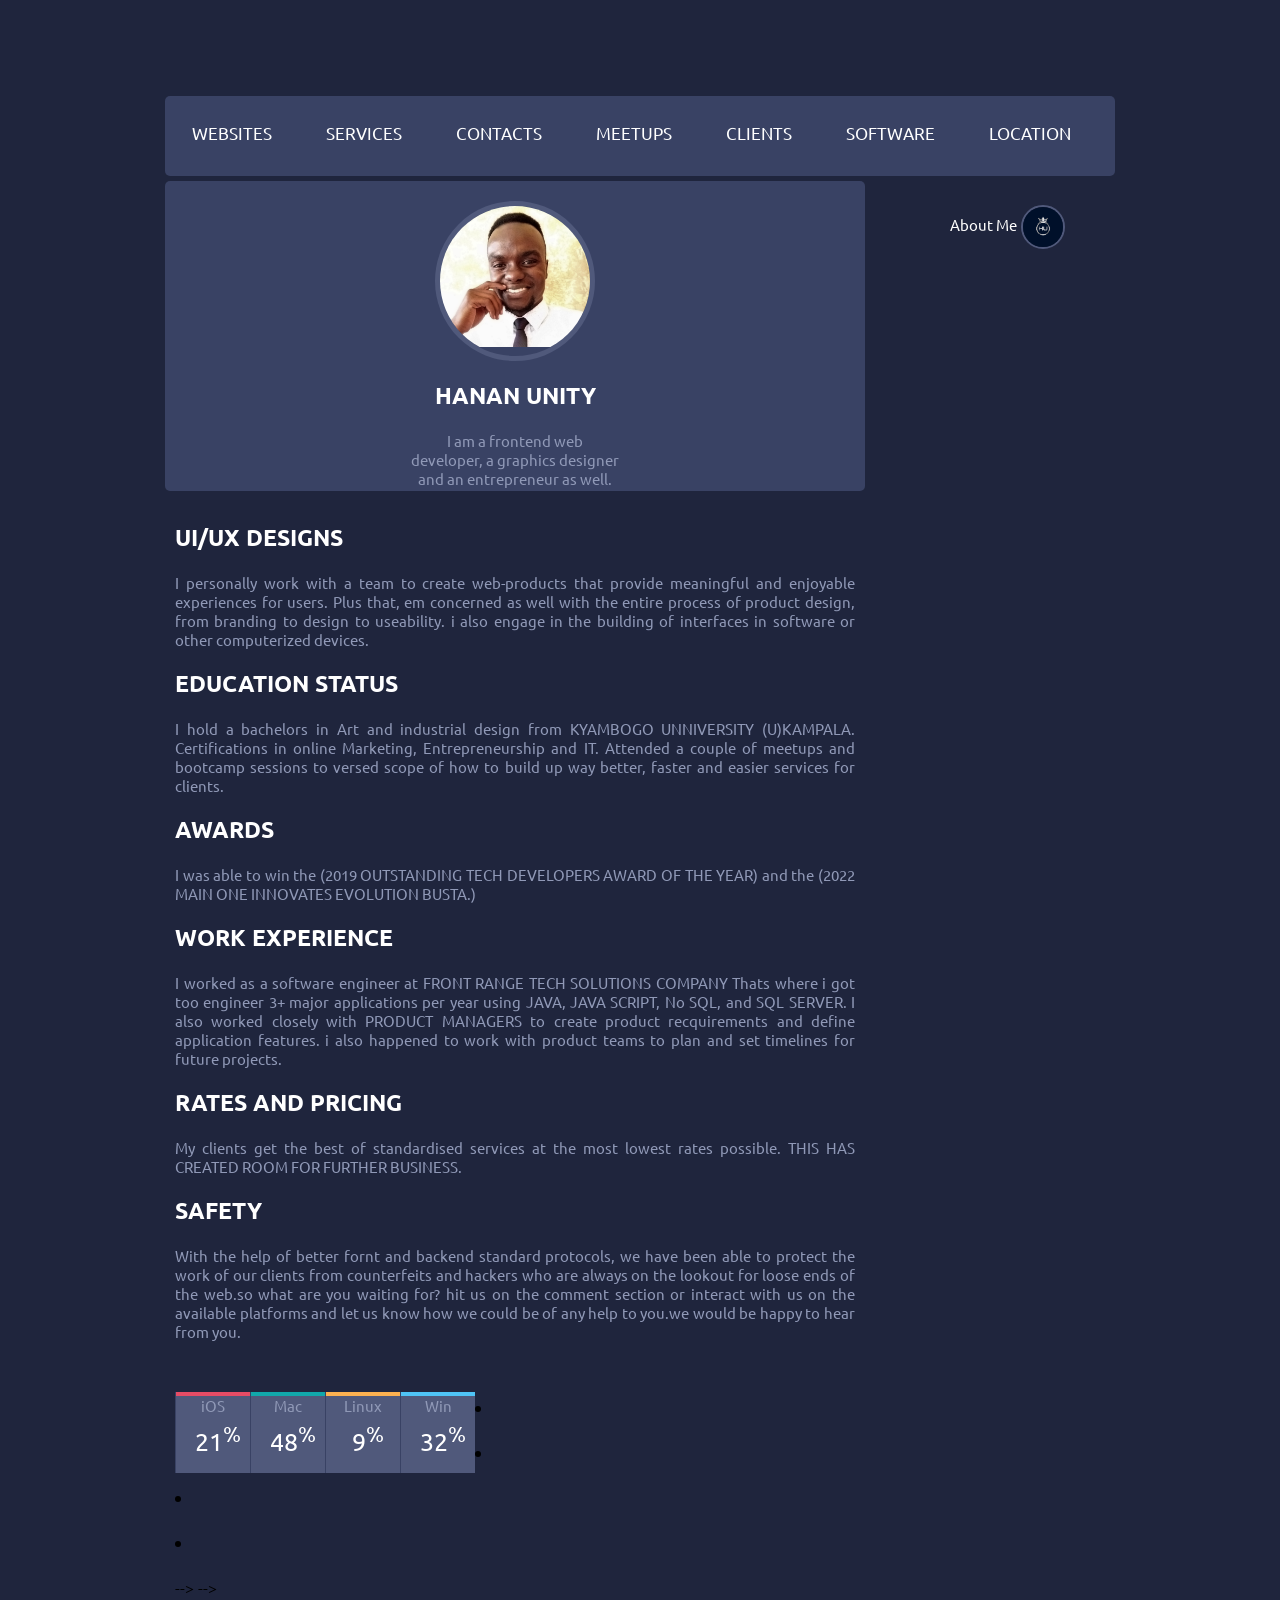
==== index.html @ 48fa52d3 "fixed a bug on index page" ====
<html>
<meta charset="UTF-8">
<meta http-equiv="X-UA-Compatible" content="IE=edge">
<meta name="viewport"
content="width=device-width,initial-scale=1.0">
<title>Document</title>
<link rel="stylesheet" href="style.css">
<body>

    <div class="main-container">

        <!-- HEADER -->
        <header class="block">
            <ul class="header-menu horizontal-list">
                <li>
                    <a class="header-menu-tab" href="#2"><span class=></span>WEBSITES</a>
                </li>
                
                <li>
                    <a class="header-menu-tab" href="#2"><span class=></span>SERVICES</a>
                </li>
                <li>
                    <a class="header-menu-tab" href="#3"><span class=></span>CONTACTS</a>
                    <a class="header-menu-number" href="#4"></a>
                </li>
                <li>
                    <a class="header-menu-tab" href="#5"><span ></span>MEETUPS</a>
                </li>
            </ul>
            <ul class="header-menu horizontal-list">
                <li>
                    <a class="header-menu-tab" href="#1"><span ></span>CLIENTS</a>
                </li>
                <li>
                    <a class="header-menu-tab" href="#2"><span class=></span>SOFTWARE</a>
                </li>
                <li>
                   
                    <a class="header-menu-number" href="#4"></a>
                </li>
                <li>
                    <a class="header-menu-tab" href="#5"><span ></iconify-icon></span>LOCATION
                    </a>
                </li>
            </ul>








            <div class="profile-menu">
                <p><a href="#26">
               About Me <span class="entypo-down-open scnd-font-color"></span></a></p>
                <div class="profile-picture small-profile-picture">
                    <img width="40px" alt="HANAN UNITY" src="HU.jpg">
                </div>
            </div>
        </header>

      
         

        <!-- MIDDLE-CONTAINER -->
        <div class="middle-container container">
            <div class="profile block"> <!-- PROFILE (MIDDLE-CONTAINER) -->
                
                <div class="profile-picture big-profile-picture clear">
                    <img width="150px" alt="hanan unity picture" src="HH.JPG" >
                </div>
                <h1 class="user-name-head">HANAN UNITY</h1>
                <div class="profile-description">
                    <p class="scnd-font-color">I am a frontend web developer, a graphics designer and an entrepreneur as well.</p>
                </div>


      
        <div class="middle-container container"><div class="profile-block-mini"></div>
         
                </div>
                <h1 class="user-name">UI/UX DESIGNS </h1>
             
                    <p class="scnd-font-color" text-align="center">I personally work with a team to create  web-products that 
                        provide meaningful and enjoyable experiences for users. Plus that, em concerned as well with the entire 
                        process of product design, from branding to design to useability.
                        i also engage in the building of interfaces in software or other computerized devices.</p>
                       
                        <h1 class="user-name">EDUCATION STATUS </h1>
                        <p class="scnd-font-color" text-align="center">I hold a bachelors in Art and industrial design from KYAMBOGO UNNIVERSITY (U)KAMPALA.
                             Certifications in online Marketing, Entrepreneurship and IT. Attended a couple of meetups and bootcamp  sessions to versed scope of how to build up way better, 
                             faster and easier services for clients.</p>
                        
                            <h1 class="user-name">AWARDS </h1>
                            <p class="scnd-font-color" text-align="center">I was able to win the (2019 OUTSTANDING
                                 TECH DEVELOPERS AWARD OF THE YEAR) and the (2022 
                                MAIN ONE INNOVATES EVOLUTION BUSTA.)</p>
                        
                                <h1 class="user-name">WORK EXPERIENCE</h1>
                                <p class="scnd-font-color" text-align="center">I worked as a software engineer at FRONT RANGE TECH SOLUTIONS COMPANY
                                    Thats where i got too engineer 3+ major applications per year using JAVA, JAVA SCRIPT, No SQL, and SQL SERVER. I also worked closely
                                    with PRODUCT MANAGERS to create product recquirements and define application features. i also happened to work with product
                                     teams to plan and set timelines for future projects. 
                                </p>

                                    <h1 class="user-name">RATES AND PRICING</h1>
                                    <p class="scnd-font-color" text-align="center">My clients get the best of standardised
                                         services at the most lowest rates possible. THIS HAS CREATED ROOM FOR FURTHER BUSINESS.</p>

                                        <h1 class="user-name">SAFETY </h1>
                                        <p class="scnd-font-color" text-align="center">With the help of better fornt and backend standard protocols, 
                                            we have been able to protect the work of our clients from counterfeits and hackers who
                                             are always on the lookout for loose ends of the web.so what are you waiting for?
                                             hit us on the comment section or interact with us on the available platforms and let us know
                                              how we could be of any help to you.we would be happy to hear from you.</p>
                        
                                            <ul class="os-percentages horizontal-list">
                                                <li>
                                                    <p class="ios os scnd-font-color">iOS</p>
                                                    <p class="os-percentage">21<sup>%</sup></p>
                                                </li>
                                                <li>
                                                    <p class="mac os scnd-font-color">Mac</p>
                                                    <p class="os-percentage">48<sup>%</sup></p>
                                                </li>
                                                <li>
                                                    <p class="linux os scnd-font-color">Linux</p>
                                                    <p class="os-percentage">9<sup>%</sup></p>
                                                </li>
                                                <li>
                                                    <p class="win os scnd-font-color">Win</p>
                                                    <p class="os-percentage">32<sup>%</sup></p>
                                                </li>
                                            </ul>
                                        

                                            <ul class="social horizontal-list block"> <!-- SOCIAL (RIGHT-CONTAINER) -->
                                                <li class="facebook"><p class="icon"><span class="zocial-facebook"></span></p><p class="number"></p></li>
                                                <li class="twitter"><p class="icon"><span class="zocial-twitter"></span></p><p class="number"></p></li>
                                                <li class="googleplus"><p class="icon"><span class="zocial-googleplus"></span></p><p class="number"></p></li>
                                                <li class="mailbox"><p class="icon"><span class="fontawesome-envelope"></span></p><p class="number"></p></li>
                                            </ul>
                                
<!--                                            
<!--                                                
            </div></div>         <ul class="social horizontal-list block"> <!-- SOCIAL (RIGHT-CONTAINER) -->
                <li class="facebook"><p class="icon"><span class="zocial-facebook"></span></p><p class="number"></p></li>
                <li class="twitter"><p class="icon"><span class="zocial-twitter"></span></p><p class="number"></p></li>
                <li class="googleplus"><p class="icon"><span class="zocial-googleplus"></span></p><p class="number"></p></li>
                <li class="mailbox"><p class="icon"><span class="fontawesome-envelope"></span></p><p class="number"></p></li>
            </ul> --> -->
               
                                        
                                        
                                        
                                        
                                        </div>


              
                     
       


               
            

           
          
            


       
    

</body></html>
---- style.css ----
/************************************ FONTS ************************************/
@import url(https://fonts.googleapis.com/css?family=Ubuntu:400,700);
@import url(https://weloveiconfonts.com/api/?family=entypo|fontawesome|zocial);
/* entypo */
[class*="entypo-"]:before {
  font-family: 'entypo', sans-serif;
}
/* fontawesome */
[class*="fontawesome-"]:before {
  font-family: 'FontAwesome', sans-serif;
}
/* zocial */
[class*="zocial-"]:before {
  font-family: 'zocial', sans-serif;
}
@font-face {
	font-family: 'icomoon';
	src:url('https://jlalovi-cv.herokuapp.com/font/icomoon.eot');
	src:url('https://jlalovi-cv.herokuapp.com/font/icomoon.eot?#iefix') format('embedded-opentype'),
		url('https://jlalovi-cv.herokuapp.com/font/icomoon.ttf') format('truetype'),
		url('https://jlalovi-cv.herokuapp.com/font/icomoon.woff') format('woff'),
		url('https://jlalovi-cv.herokuapp.com/font/icomoon.svg#icomoon') format('svg');
	font-weight: normal;
	font-style: normal;
}

[class^="icon-"], [class*=" icon-"] {
	font-family: 'icomoon';
	speak: none;
	font-style: normal;
	font-weight: normal;
	font-variant: normal;
	text-transform: none;
	line-height: 1;

	/* Better Font Rendering =========== */

}
/************************************* END FONTS *************************************/

* {
  -webkit-box-sizing: border-box;
  -moz-box-sizing: border-box;
  box-sizing: border-box;  
}

body {
	background: #1f253d;
}

ul {
	list-style-type: none;
	margin: 0;
	padding-left: 0;
}

h1 {
	font-size: 23px;
}

h2 {
	font-size: 17px;
}

p {
	font-size: 15px;
}

a {
	text-decoration: none;
	font-size: 15px;
}
	a:hover {
		text-decoration: underline;
	}

h1, h2, p, a, span{
	color: #fff;
}
	.scnd-font-color {
		color: #9099b7;
	}

.input-container {
	position: relative;
}
	input[type=text]{
		width: 260px;
		height: 50px;
		margin-left: 20px;
		margin-bottom: 20px;
		padding-left: 45px;
		background: #50597b;
		color: #fff;
		border: solid 1px #1f253d;
		border-radius: 5px;		
	}
		input[type=text]::-webkit-input-placeholder { /* WebKit browsers */
	   		color: #fff;	   		
	   	}
		input[type=text]:-moz-input-placeholder { /* Mozilla Firefox 4 to 18 */
	   		color: #fff;	   
	   	}
		input[type=text]::-moz-input-placeholder { /* Mozilla Firefox 19+ */
	   		color: #fff;
	   	}
		input[type=text]:-ms-input-placeholder { /* Internet Explorer 10+ */
	   		color: #fff;	   	
	   	}
	   	input[type=text]:focus {
	   		outline: none; /* removes the default orange border when focus */
	   		border: 1px solid #11a8ab;
	   	}
	.input-icon {
		font-size: 22px;
		position: absolute;
		left: 31px;
		top: 10px;
	}
		.input-icon.password-icon {
			left: 35px;
		}

------affect whole central alignment----


.horizontal-list {
	margin: 0;
	padding: 0;
	list-style-type: none;
}
	.horizontal-list li {
		float: left;
	}

.clear {
	clear: both;
}

.icon {
	font-size: 25px;
}






	
.profile-picture {
	border-radius: 100%;
	overflow: hidden;
	-webkit-box-sizing: content-box;
  	-moz-box-sizing: content-box;
  	box-sizing: content-box;	
}
	.big-profile-picture {
		margin: 10px auto;		
		border: 5px solid #50597b;
		width: 150px;
		height: 150px;
	}
	.small-profile-picture {
		border: 2px solid #50597b;
		width: 40px;
		height: 40px;
	}


/** MAIN CONTAINER **/   /** menu bar in patcl**/ 

.main-container {
	font-family: 'Ubuntu', sans-serif;
	width: 950px;
	height: 1725px;
	margin: 6em auto;
}	
	/*********************************************** HEADER ***********************************************/
	header {
		height: 80px;
	}
		.header-menu {
			font-size: 17px;
			line-height: 80px;
		}
			.header-menu li {
				position: relative;
        		-webkit-transform: translateZ(0); /** To avoid a flash when hover messages **/
			}
				.header-menu-tab {
					padding: 0 27px;
					display: block;
					line-height: 74px;
					font-size: 17px;
					-webkit-transition: background .3s;
					transition: background .3s;
				}
					.header-menu-tab:hover {
						background: #50597b;
						border-bottom: 4px solid #11a8ab;
						text-decoration: none;
					}
					.header-menu-tab .icon {
						padding-right: 15px;
					}
				.header-menu-number {
					position: absolute;
					line-height: 22px;
					padding: 0 6px;
					font-weight: 700;
					background: #e64c65;
					border-radius: 100%;
					top: 15px;
					right: 2px;
					-webkit-transition: all .3s linear;
					transition: all .3s linear;
				}
					.header-menu li:hover .header-menu-number {
						text-decoration: none;
						-webkit-transform: rotate(360deg);
						transform: rotate(360deg);

					}
		.profile-menu {
			float: right;
			height: 80px;
			padding-right: 50px;
		}
			.profile-menu p {
				font-size: 17px;
				display: inline-block;
				line-height: 76px;
				margin: LEFT 0px;
				padding: right 50px;px;
			}
				.profile-menu a {
					padding-left: 15px;
				}
					.profile-menu a:hover {
						text-decoration: none;
					}
			.small-profile-picture {
				display: inline-block;
				vertical-align: middle;				
			}
	/** CONTAINERS **/
	.container {
		float:left;
		width:700px;;
	}
		.block {
			margin-bottom: 5px;
			background: #394264;
			border-radius: 5px;
		}
		/******************************************** LEFT CONTAINER *****************************************/
		
		
				/******************************************
				
				******************************************/
        .os-percentages {
					padding-top: 36px;
				}
        .os-percentages li {
					width: 75px;
					border-left: 1px solid #394264;
					text-align: center;					
					background: #50597b;
				}
					.os {
						margin: 0;
						padding: 10px 0 5px;
						font-size: 15px;		
					}
						.os.ios {
							border-top: 4px solid #e64c65;
						}
						.os.mac {
							border-top: 4px solid #11a8ab;
						}
						.os.linux {
							border-top: 4px solid #fcb150;
						}
						.os.win {
							border-top: 4px solid #4fc4f6;
						}
					.os-percentage {
						margin: 0;
						padding: 0 0 15px 10px;
						font-size: 25px;
					}
		
				}
        /******************************************
				
				******************************************/
				
				}
				/******************************************
				
				******************************************/
				
			
		/************************************************** MIDDLE CONTAINER **********************************/
		.middle-container {
			margin: -1px;	text-align: justify;
			
			
			.left-container .social {
				height: 110px;
			}
				.left-container .social li {
					width: 75px;
					height: 110px;										
				}
					.left-container .social li .icon {
						text-align: center;
						font-size: 20px;
						margin: 0;
						line-height: 75px;
					}
					.left-container .social li .number {
						text-align: center;
						margin: 0;
						line-height: 34px;
					}
					.left-container .social .facebook {
						background: #3468af;
						border-top-left-radius: 5px;
						border-bottom-left-radius: 5px;
					}
						.left-container .social .facebook .number {
							background: #1a4e95;
							border-bottom-left-radius: 5px;
						}
					.left-container .social .twitter {
						background: #4fc4f6;						
					}
						.left-container .social .twitter .icon {
							font-size: 18px;
						}
						.left-container .social .twitter .number {
							background: #35aadc;
						}
					.left-container .social .googleplus {
						background: #e64c65;						
					}
						.left-container .social .googleplus .number{
							background: #cc324b;
						}
					.left-container .social .mailbox {
						background: #50597b;						
						border-top-right-radius: 5px;
						border-bottom-right-radius: 5px;
					}
						.left-container .social .mailbox .number {
							background: #363f61;
							border-bottom-right-radius: 5px;
						}




		}
		.H4{text-emphasis-color:#50597b ;

		}
			.profile {
				height:310px;padding: 10px;text-align:justify;
			}
.scnd-font-color{text-align: match-parent;padding-top: 0px;}
			.profile-block-mini {
				height:20px;
			}
				.+ {
					float:left;
					line-height: 18px;
					width: 23px;					
					border: 2px solid;
					border-radius: 100%;
					font-size: 18px;
					text-align: left;
					margin: 10px;					
				}
					.add-button .icon:hover {
						color: #e64c65;
						border-color: #e64c65;
					}
				.user-name {
					margin: 20px 0 20px;
					text-align: left;
				}
				.user-name-head {
					margin: 20px 0 20px;
					text-align: center;
				}





				.profile-description {
					width: 210px;
					margin: 0 auto;
					text-align: center;
				}
				.profile-options {
					padding-top: 23px;
				}
					.profile-options li {
						border-left: 1px solid #1f253d;
					}
						.profile-options p {
							margin: 0;
						}
						.profile-options a {
							display: block;					
							width: 99px;
							line-height: 60px;
							text-align: center;
							-webkit-transition: background .3s;
							transition: background .3s;				
						}
							.profile-options a:hover {
								text-decoration: none;
								background: #50597b;
							}
							.profile-options a:hover.comments .icon {
								color: #fcb150;
							}
							.profile-options a:hover.views .icon {
								color: #11a8ab;
							}
							.profile-options a:hover.likes .icon {
								color: #e64c65;
							}
							.profile-options .icon {
								padding-right: 10px;
							}
							.profile-options .comments {
								border-top: 4px solid #fcb150;
							}
							.profile-options .views {
								border-top: 4px solid #11a8ab;
							}
							.profile-options .likes {
								border-top: 4px solid #e64c65;
							}
			.weather {
				height: 555px;
			}
				.weather .titular {
					background: #cc324b;
				}
					
				
						}
			.tweets {
				height: 375px;
			}
				.tweets .titular {
					background: #35aadc;
				}
					.tweets .titular .icon {
						font-size: 18px;
						padding-right: 20px;
					}
				.tweet.first {
					height: 150px;
					border-bottom: 1px solid #1f253d;
				}
					.tweet p:first-child {
						margin: 0;
						padding: 30px 30px 0;
					}
					.tweet p:last-child {
						margin: 0;
						padding: 15px 30px 0;
					}
					.tweet-link {
						color: #4fc4f6;
					}
						}
				.middle-container .social .icon {
					float:left
					;
					width: 60px;
					height: 60px;
					text-align: center;
					font-size: 20px;
					border-bottom-left-radius: 5px;
					border-top-left-radius: 5px;
				}
					.middle-container .social .icon.facebook {
						background: #1a4e95;						
					}
					.middle-container .social .icon.twitter {
						background: #35aadc;						
					}
					.middle-container .social .icon.googleplus {
						background: #cc324b;						
					}

		/********************************************* RIGHT CONTAINER ****************************************/
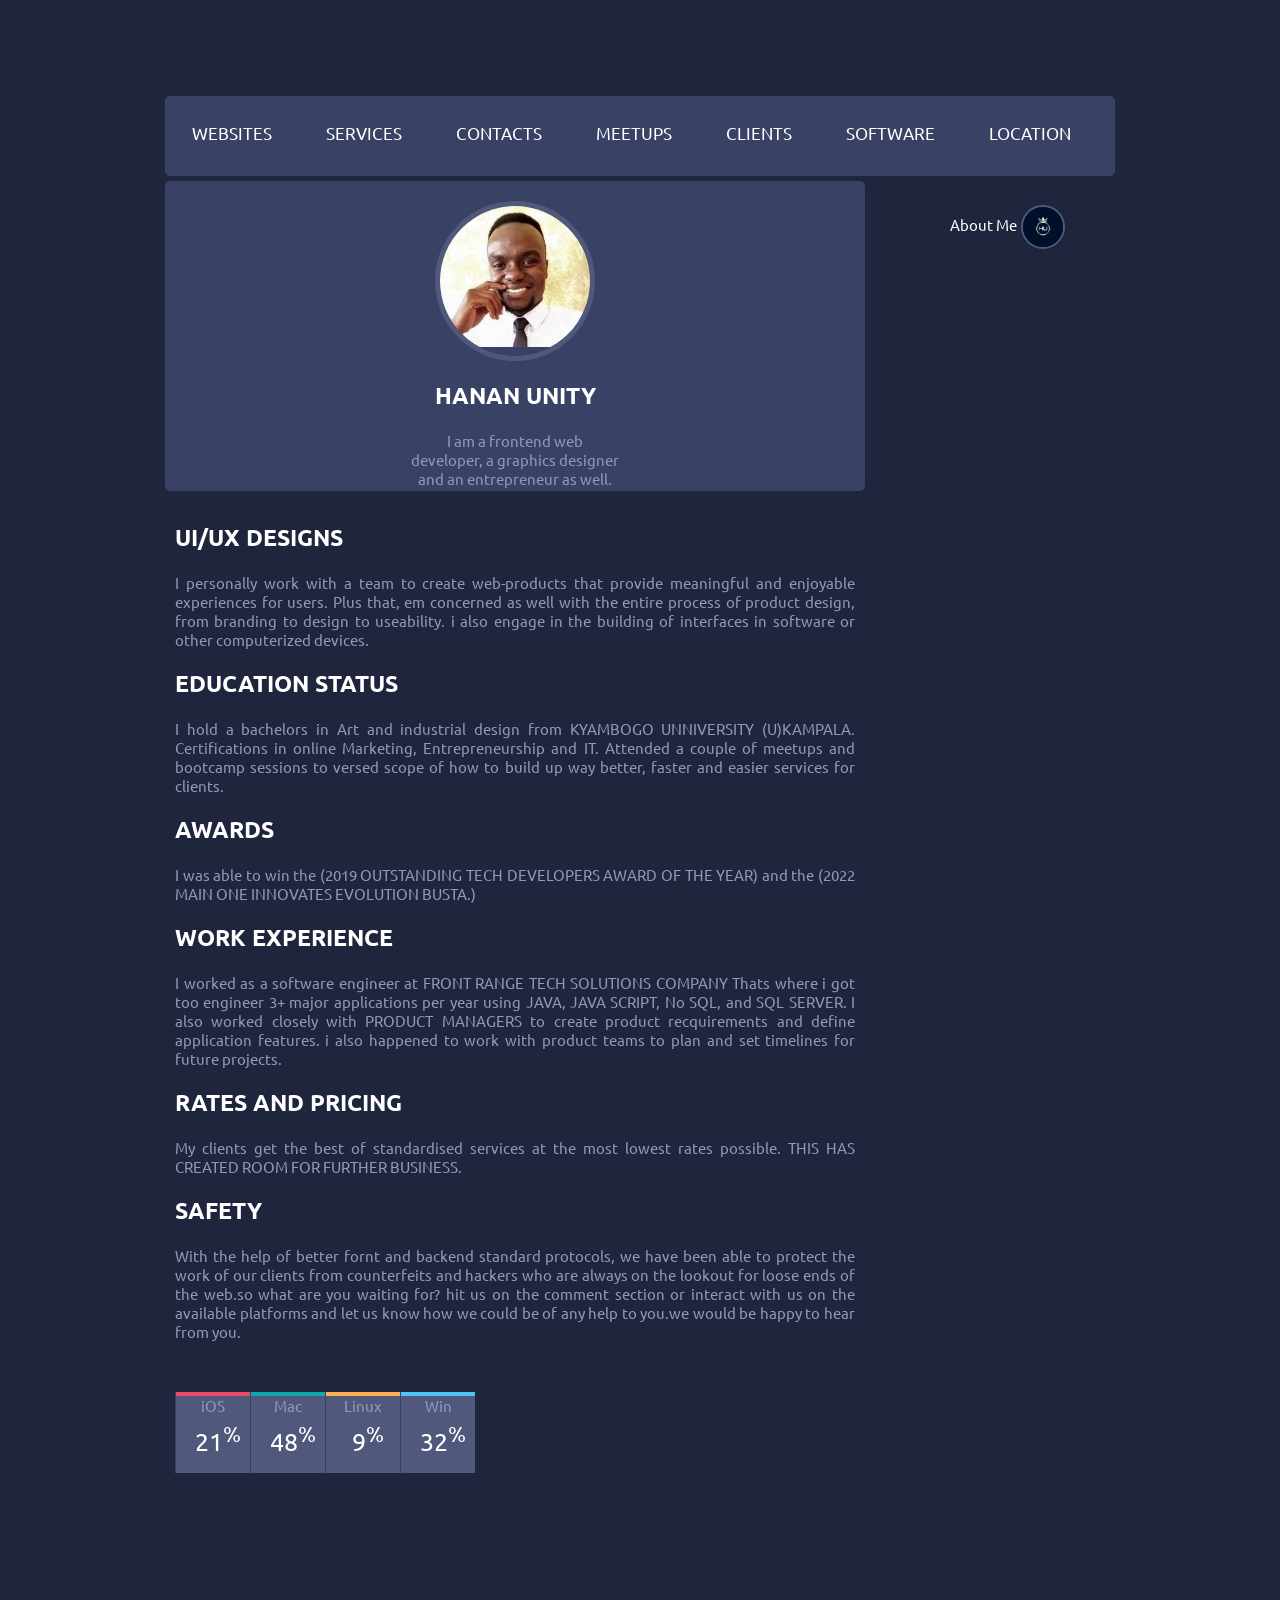
==== commit bf1df04f: "fixed bug" ====
--- a/index.html
+++ b/index.html
@@ -142,15 +142,6 @@
                                                 <li class="mailbox"><p class="icon"><span class="fontawesome-envelope"></span></p><p class="number"></p></li>
                                             </ul>
                                 
-<!--                                            
-<!--                                                
-            </div></div>         <ul class="social horizontal-list block"> <!-- SOCIAL (RIGHT-CONTAINER) -->
-                <li class="facebook"><p class="icon"><span class="zocial-facebook"></span></p><p class="number"></p></li>
-                <li class="twitter"><p class="icon"><span class="zocial-twitter"></span></p><p class="number"></p></li>
-                <li class="googleplus"><p class="icon"><span class="zocial-googleplus"></span></p><p class="number"></p></li>
-                <li class="mailbox"><p class="icon"><span class="fontawesome-envelope"></span></p><p class="number"></p></li>
-            </ul> --> -->
-               
                                         
                                         
                                         
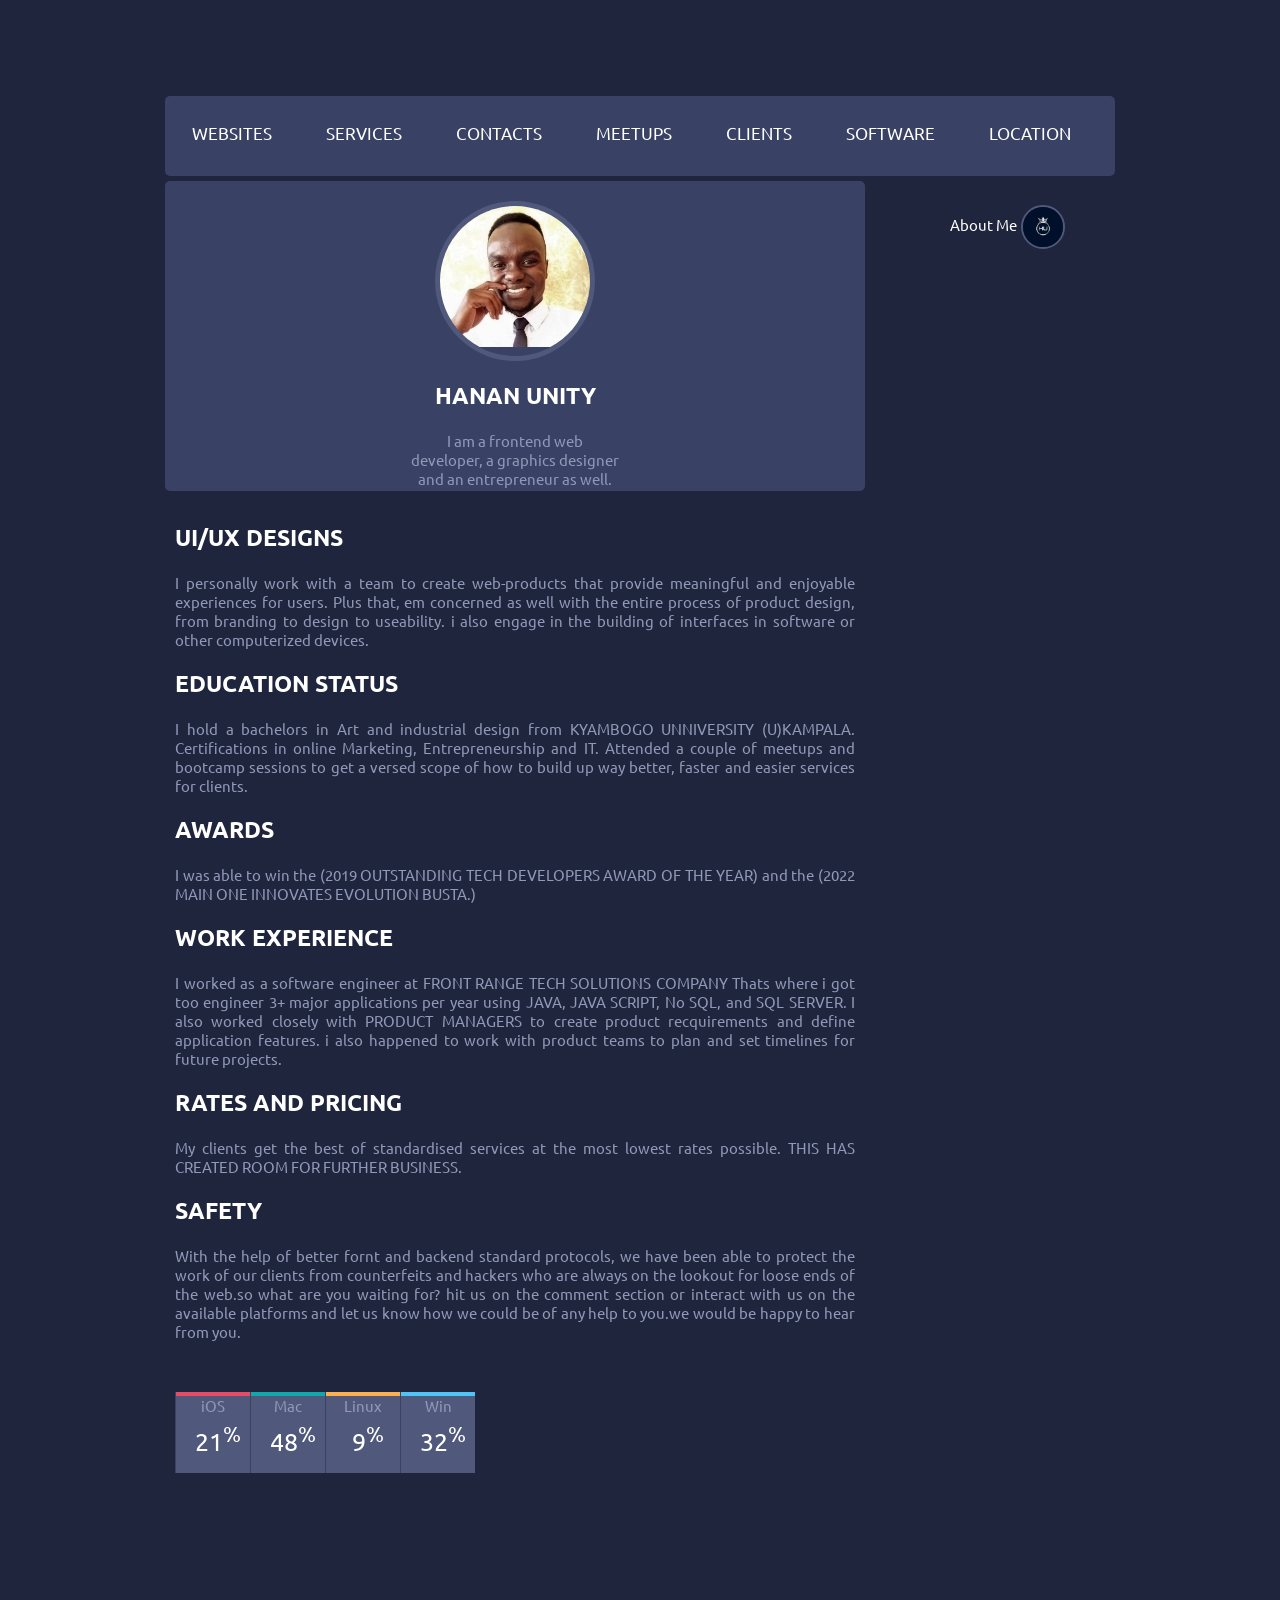
==== commit 0d460001: "fixed a thing..." ====
--- a/index.html
+++ b/index.html
@@ -89,7 +89,7 @@
                        
                         <h1 class="user-name">EDUCATION STATUS </h1>
                         <p class="scnd-font-color" text-align="center">I hold a bachelors in Art and industrial design from KYAMBOGO UNNIVERSITY (U)KAMPALA.
-                             Certifications in online Marketing, Entrepreneurship and IT. Attended a couple of meetups and bootcamp  sessions to versed scope of how to build up way better, 
+                             Certifications in online Marketing, Entrepreneurship and IT. Attended a couple of meetups and bootcamp  sessions to get a versed scope of how to build up way better, 
                              faster and easier services for clients.</p>
                         
                             <h1 class="user-name">AWARDS </h1>
@@ -134,13 +134,6 @@
                                                 </li>
                                             </ul>
                                         
-
-                                            <ul class="social horizontal-list block"> <!-- SOCIAL (RIGHT-CONTAINER) -->
-                                                <li class="facebook"><p class="icon"><span class="zocial-facebook"></span></p><p class="number"></p></li>
-                                                <li class="twitter"><p class="icon"><span class="zocial-twitter"></span></p><p class="number"></p></li>
-                                                <li class="googleplus"><p class="icon"><span class="zocial-googleplus"></span></p><p class="number"></p></li>
-                                                <li class="mailbox"><p class="icon"><span class="fontawesome-envelope"></span></p><p class="number"></p></li>
-                                            </ul>
                                 
                                         
                                         
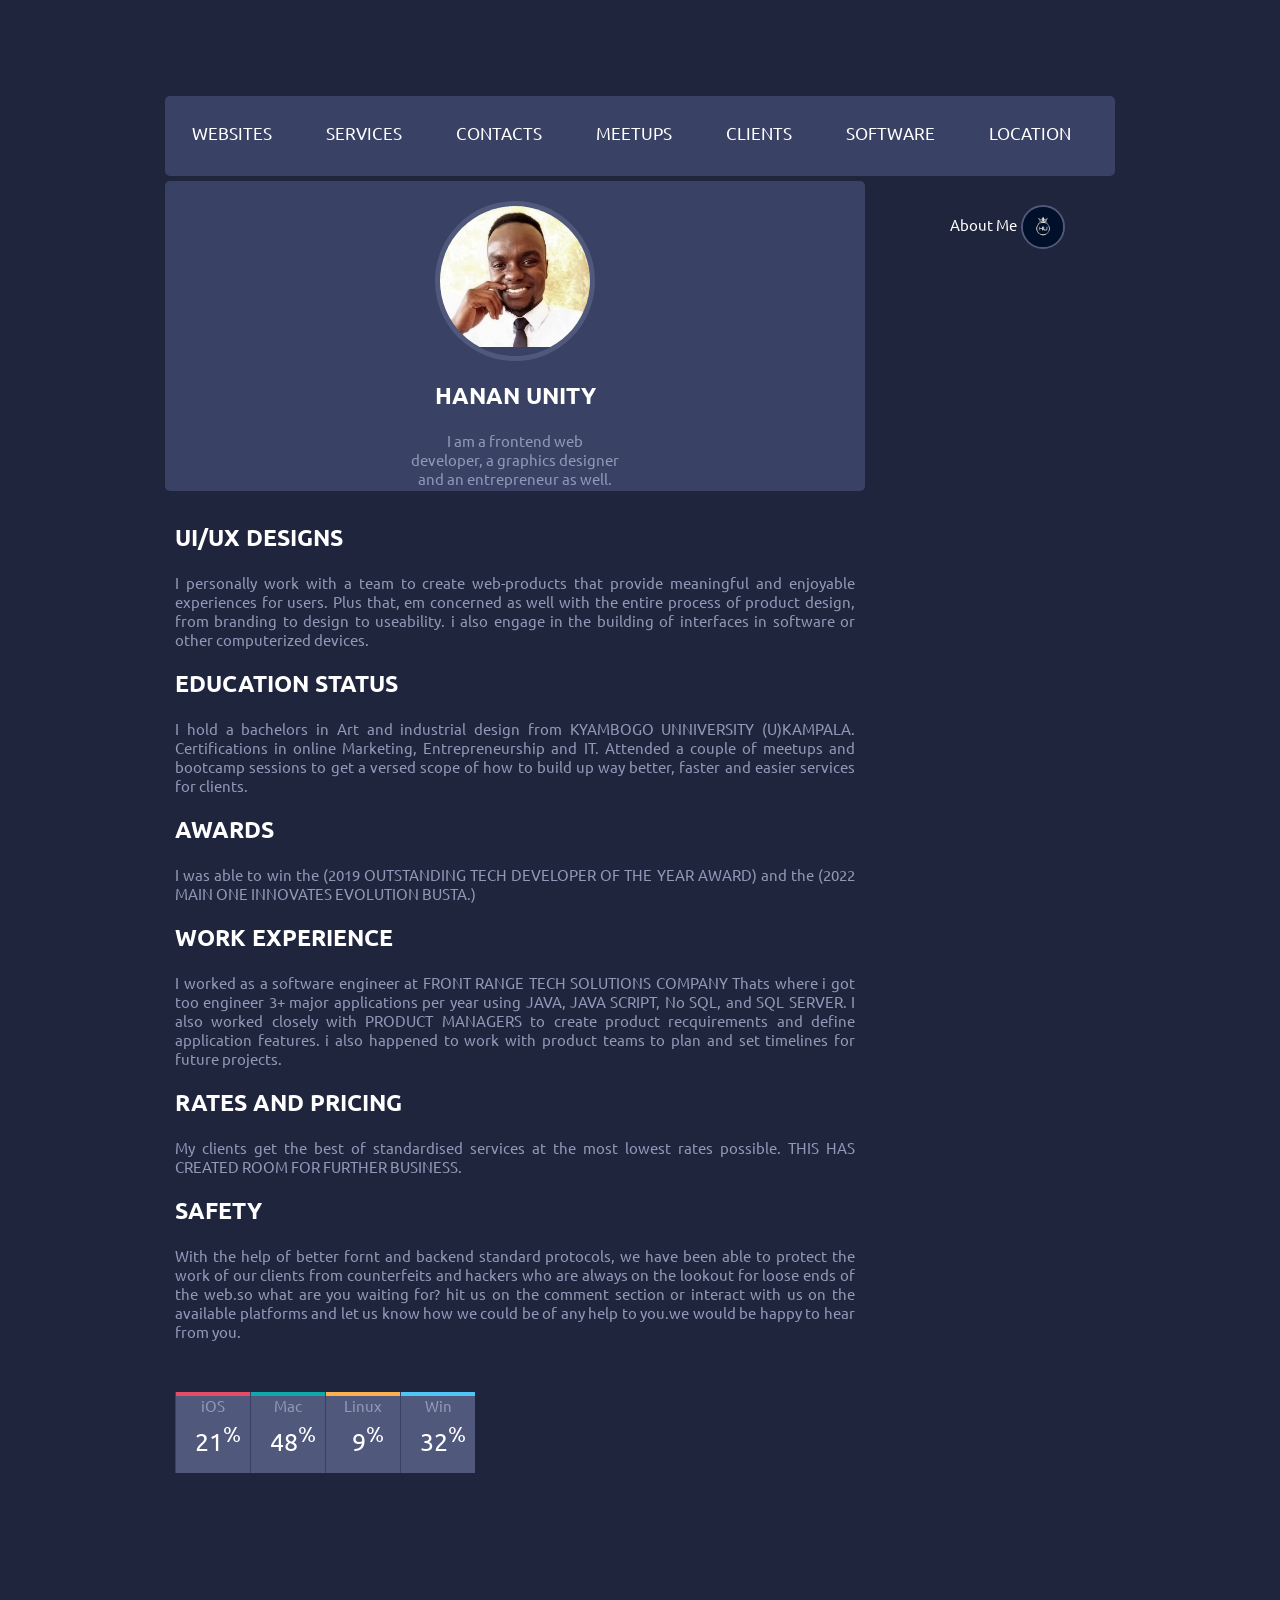
==== commit 8ff86f87: "FIXED" ====
--- a/index.html
+++ b/index.html
@@ -94,7 +94,7 @@
                         
                             <h1 class="user-name">AWARDS </h1>
                             <p class="scnd-font-color" text-align="center">I was able to win the (2019 OUTSTANDING
-                                 TECH DEVELOPERS AWARD OF THE YEAR) and the (2022 
+                                 TECH DEVELOPER OF THE YEAR AWARD) and the (2022 
                                 MAIN ONE INNOVATES EVOLUTION BUSTA.)</p>
                         
                                 <h1 class="user-name">WORK EXPERIENCE</h1>
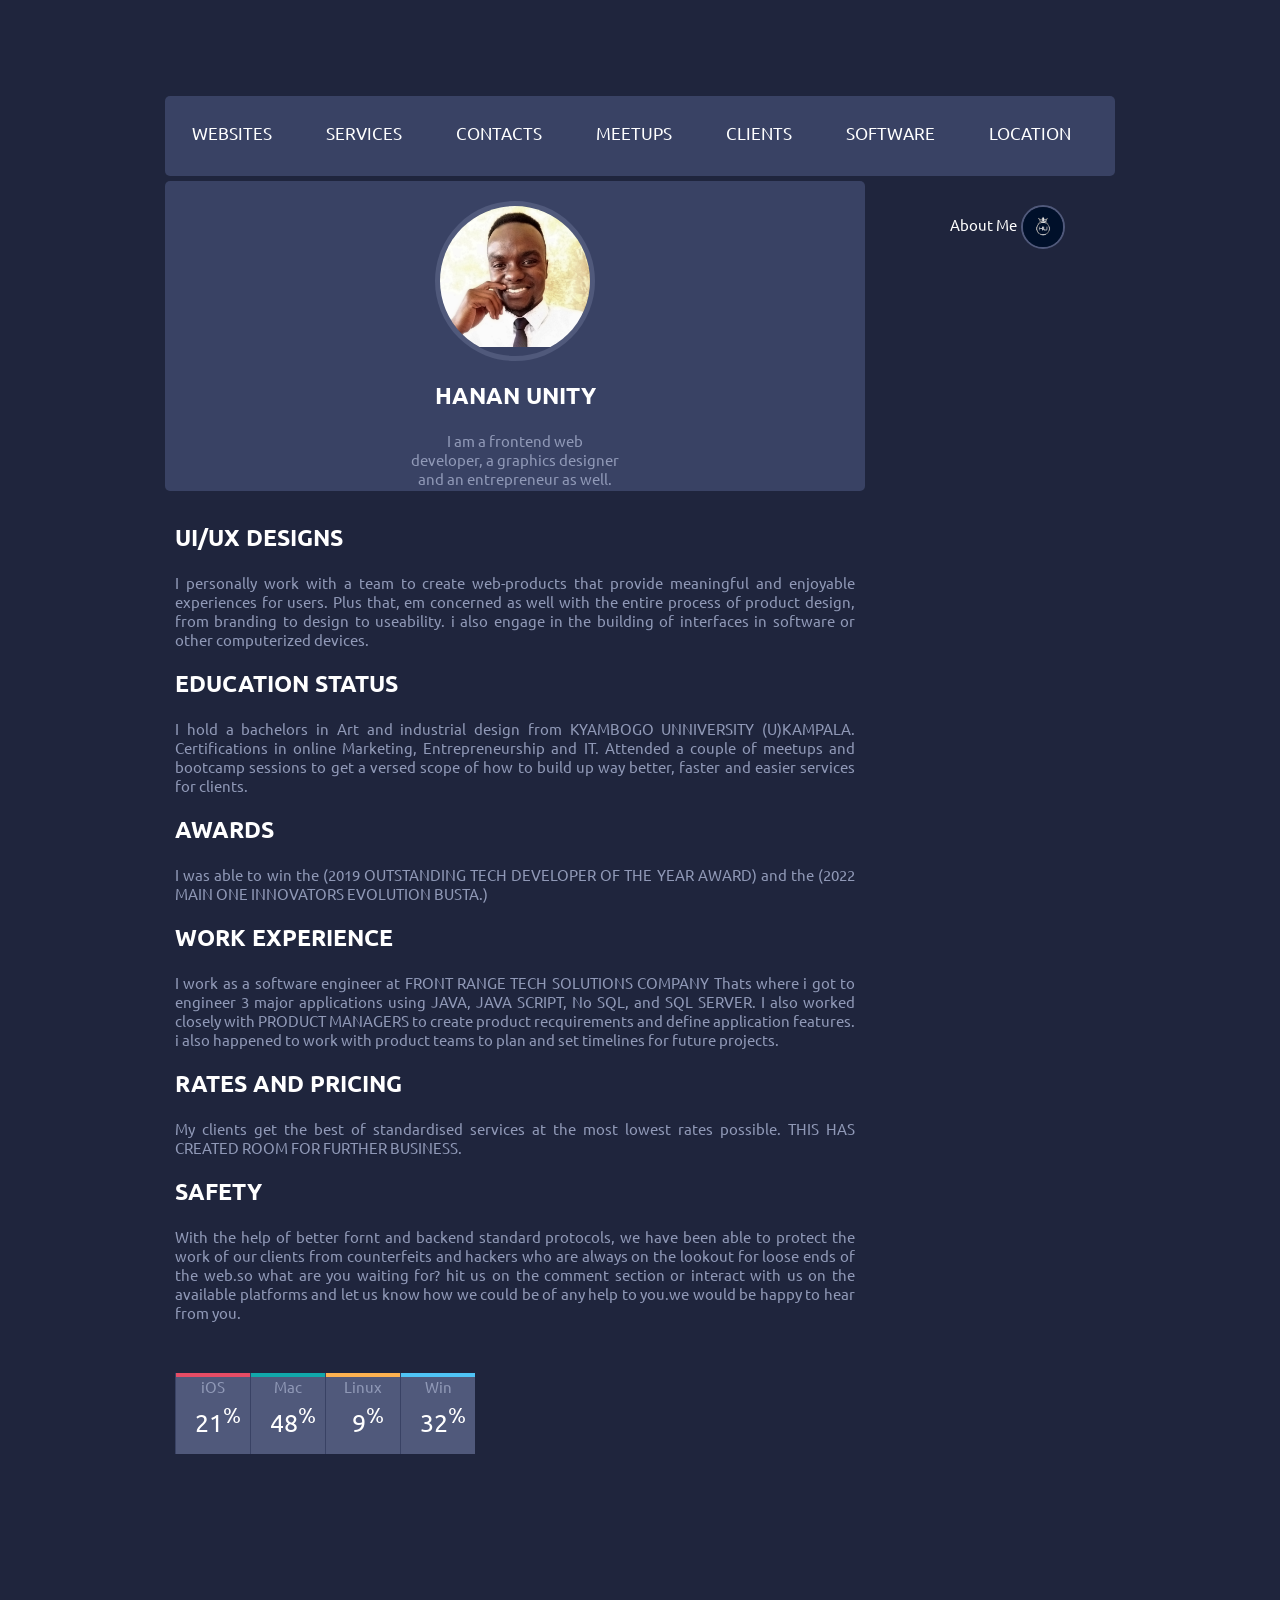
==== commit 473009ee: "fixed" ====
--- a/index.html
+++ b/index.html
@@ -95,11 +95,11 @@
                             <h1 class="user-name">AWARDS </h1>
                             <p class="scnd-font-color" text-align="center">I was able to win the (2019 OUTSTANDING
                                  TECH DEVELOPER OF THE YEAR AWARD) and the (2022 
-                                MAIN ONE INNOVATES EVOLUTION BUSTA.)</p>
+                                MAIN ONE INNOVATORS EVOLUTION BUSTA.)</p>
                         
                                 <h1 class="user-name">WORK EXPERIENCE</h1>
-                                <p class="scnd-font-color" text-align="center">I worked as a software engineer at FRONT RANGE TECH SOLUTIONS COMPANY
-                                    Thats where i got too engineer 3+ major applications per year using JAVA, JAVA SCRIPT, No SQL, and SQL SERVER. I also worked closely
+                                <p class="scnd-font-color" text-align="center">I work as a software engineer at FRONT RANGE TECH SOLUTIONS COMPANY
+                                    Thats where i got to engineer 3 major applications  using JAVA, JAVA SCRIPT, No SQL, and SQL SERVER. I also worked closely
                                     with PRODUCT MANAGERS to create product recquirements and define application features. i also happened to work with product
                                      teams to plan and set timelines for future projects. 
                                 </p>
